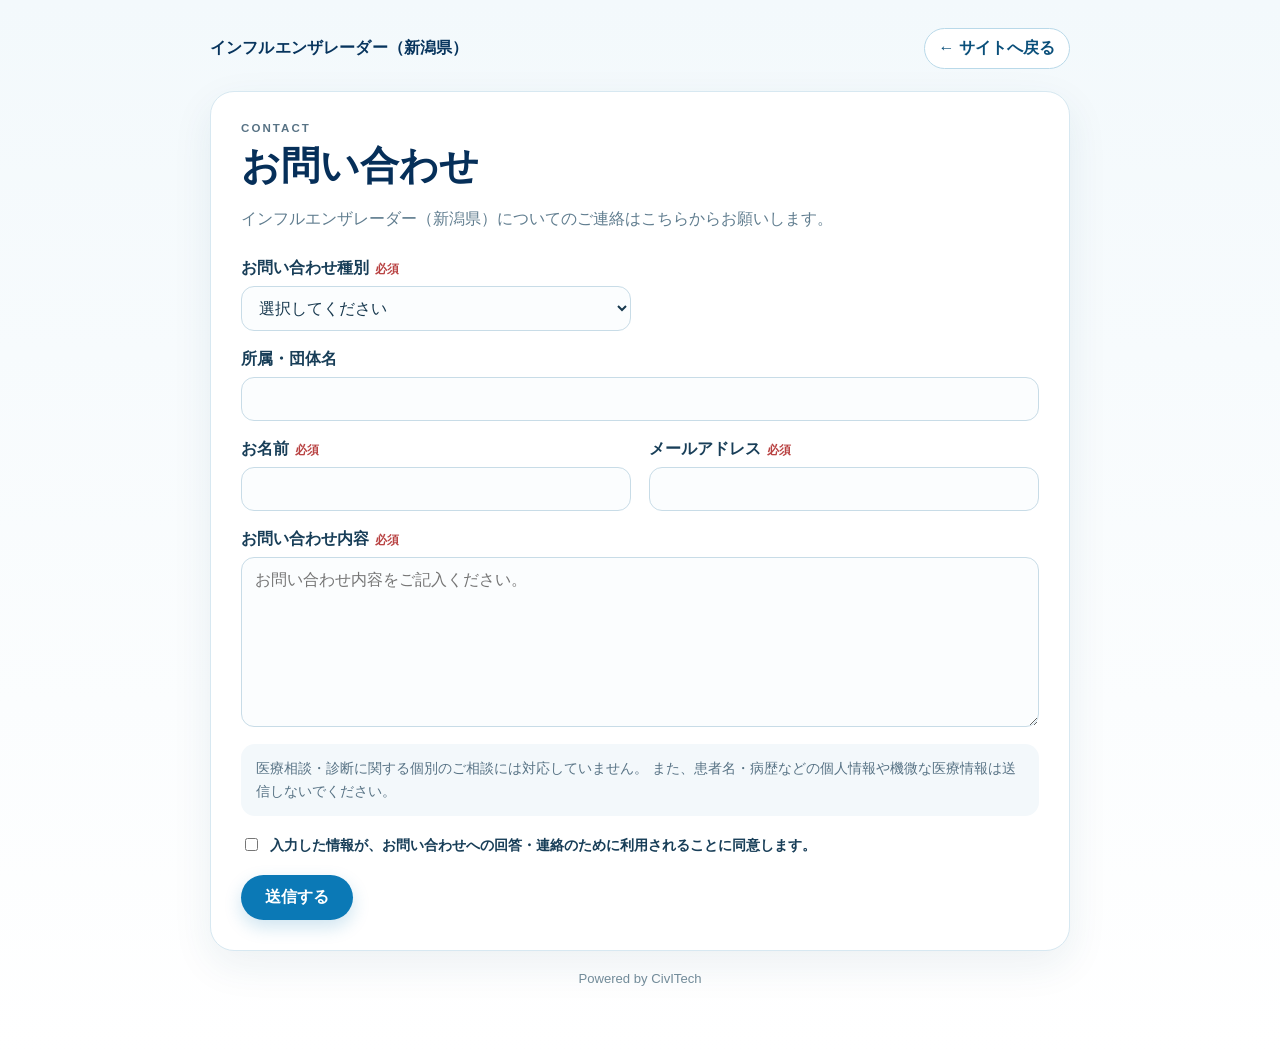
==== contact.html @ 46f4a705 "Add files via upload" ====
<!doctype html>
<html lang="ja">
<head>
  <meta charset="utf-8">
  <meta name="viewport" content="width=device-width, initial-scale=1">
  <title>お問い合わせ | インフルエンザレーダー（新潟県）</title>
  <meta name="description" content="インフルエンザレーダー（新潟県）へのお問い合わせ、取材、データ・画面利用、講演等のご連絡はこちら。">
  <link rel="stylesheet" href="./contact.css?v=54">
  <script defer src="./analytics.js?v=54"></script>
</head>
<body class="contact-page">
  <main class="contact-shell">
    <div class="contact-topbar">
      <a class="contact-brand" href="./">インフルエンザレーダー（新潟県）</a>
      <a class="contact-back" href="./">← サイトへ戻る</a>
    </div>

    <section class="contact-card">
      <p class="contact-kicker">CONTACT</p>
      <h1>お問い合わせ</h1>
      <p class="contact-lead">
        インフルエンザレーダー（新潟県）についてのご連絡はこちらからお願いします。
      </p>

      <form name="influenza-radar-contact"
            method="POST"
            action="/thanks.html"
            data-netlify="true"
            data-netlify-honeypot="bot-field">

        <input type="hidden" name="form-name" value="influenza-radar-contact">

        <p hidden>
          <label>この欄は入力しないでください <input name="bot-field"></label>
        </p>

        <div class="contact-grid">
          <div class="contact-field">
            <label for="category">お問い合わせ種別<span class="required">必須</span></label>
            <select id="category" name="category" required>
              <option value="">選択してください</option>
              <option value="site-feedback">サイトへのご意見・ご感想</option>
              <option value="media">取材・報道・メディア利用</option>
              <option value="data-use">データ・画面利用について</option>
              <option value="government">自治体・医療・介護関係者からの相談</option>
              <option value="lecture">講演・登壇・研修について</option>
              <option value="business">制作・業務相談</option>
              <option value="other">その他</option>
            </select>
          </div>

          <div class="contact-field full">
            <label for="organization">所属・団体名</label>
            <input id="organization" name="organization" type="text" autocomplete="organization">
          </div>

          <div class="contact-field">
            <label for="name">お名前<span class="required">必須</span></label>
            <input id="name" name="name" type="text" autocomplete="name" required>
          </div>

          <div class="contact-field">
            <label for="email">メールアドレス<span class="required">必須</span></label>
            <input id="email" name="email" type="email" autocomplete="email" required>
          </div>

          <div class="contact-field full">
            <label for="message">お問い合わせ内容<span class="required">必須</span></label>
            <textarea id="message" name="message" required
              placeholder="お問い合わせ内容をご記入ください。"></textarea>
          </div>
        </div>

        <p class="contact-note">
          医療相談・診断に関する個別のご相談には対応していません。
          また、患者名・病歴などの個人情報や機微な医療情報は送信しないでください。
        </p>

        <label class="contact-consent">
          <input type="checkbox" name="privacy_agree" value="yes" required>
          <span>入力した情報が、お問い合わせへの回答・連絡のために利用されることに同意します。</span>
        </label>

        <button class="contact-submit" type="submit">送信する</button>
      </form>
    </section>

    <p class="contact-footer">Powered by CivITech</p>
  </main>
</body>
</html>
---- contact.css ----
:root{
  --civ-blue:#0b79b6;
  --civ-blue-dark:#0a4f7a;
  --civ-line:#d7e8f1;
  --civ-bg:#f4f9fc;
  --civ-text:#12324a;
  --civ-muted:#607d8f;
}
.contact-page{
  margin:0;
  background:linear-gradient(180deg,#f3f9fc 0%,#ffffff 100%);
  color:var(--civ-text);
  font-family:-apple-system,BlinkMacSystemFont,"Segoe UI","Hiragino Kaku Gothic ProN","Yu Gothic",Meiryo,sans-serif;
}
.contact-shell{
  width:min(860px,calc(100% - 32px));
  margin:0 auto;
  padding:28px 0 56px;
}
.contact-topbar{
  display:flex;
  align-items:center;
  justify-content:space-between;
  gap:16px;
  margin-bottom:22px;
}
.contact-brand{
  text-decoration:none;
  color:#07345d;
  font-weight:900;
  letter-spacing:.01em;
}
.contact-back{
  text-decoration:none;
  color:var(--civ-blue-dark);
  font-weight:800;
  border:1px solid #b9d9e9;
  background:#fff;
  border-radius:999px;
  padding:9px 14px;
}
.contact-card{
  background:#fff;
  border:1px solid var(--civ-line);
  border-radius:24px;
  box-shadow:0 14px 40px rgba(20,76,108,.08);
  padding:30px;
}
.contact-kicker{
  margin:0 0 5px;
  color:#587385;
  font-size:.72rem;
  font-weight:900;
  letter-spacing:.18em;
}
.contact-card h1{
  margin:0;
  color:#062f59;
  font-size:clamp(1.8rem,4vw,2.45rem);
}
.contact-lead{
  margin:12px 0 24px;
  color:var(--civ-muted);
  line-height:1.8;
}
.contact-grid{
  display:grid;
  grid-template-columns:1fr 1fr;
  gap:18px;
}
.contact-field{
  display:flex;
  flex-direction:column;
  gap:7px;
}
.contact-field.full{
  grid-column:1/-1;
}
.contact-field label,
.contact-consent{
  font-weight:800;
  color:#183e58;
}
.contact-field .required{
  margin-left:6px;
  color:#b94343;
  font-size:.76rem;
}
.contact-field input,
.contact-field select,
.contact-field textarea{
  width:100%;
  box-sizing:border-box;
  border:1px solid #c8dce7;
  border-radius:13px;
  background:#fbfdfe;
  color:#17384e;
  font:inherit;
  padding:12px 13px;
  outline:none;
}
.contact-field textarea{
  min-height:170px;
  resize:vertical;
}
.contact-field input:focus,
.contact-field select:focus,
.contact-field textarea:focus{
  border-color:#4ba9d6;
  box-shadow:0 0 0 3px rgba(75,169,214,.13);
}
.contact-note{
  margin:17px 0 0;
  padding:13px 15px;
  border-radius:14px;
  background:#f3f8fb;
  color:#587385;
  font-size:.88rem;
  line-height:1.65;
}
.contact-consent{
  display:flex;
  align-items:flex-start;
  gap:9px;
  margin:18px 0;
  font-size:.9rem;
  line-height:1.6;
}
.contact-consent input{
  margin-top:4px;
}
.contact-submit{
  appearance:none;
  border:0;
  border-radius:999px;
  background:var(--civ-blue);
  color:#fff;
  font:inherit;
  font-weight:900;
  padding:12px 24px;
  cursor:pointer;
  box-shadow:0 7px 18px rgba(11,121,182,.2);
}
.contact-submit:hover{background:#086da4}
.contact-footer{
  margin-top:20px;
  text-align:center;
  color:#728b99;
  font-size:.82rem;
}
.thanks-card{
  text-align:center;
  padding:52px 30px;
}
.thanks-card p{
  color:#607d8f;
  line-height:1.8;
}
.footer-contact-link{
  color:#0b6f9f;
  font-weight:800;
  text-decoration:none;
}
.footer-contact-link:hover{text-decoration:underline}

@media(max-width:680px){
  .contact-shell{width:min(100% - 22px,860px);padding-top:16px}
  .contact-topbar{align-items:flex-start}
  .contact-card{padding:22px 17px;border-radius:20px}
  .contact-grid{grid-template-columns:1fr}
  .contact-field.full{grid-column:auto}
}
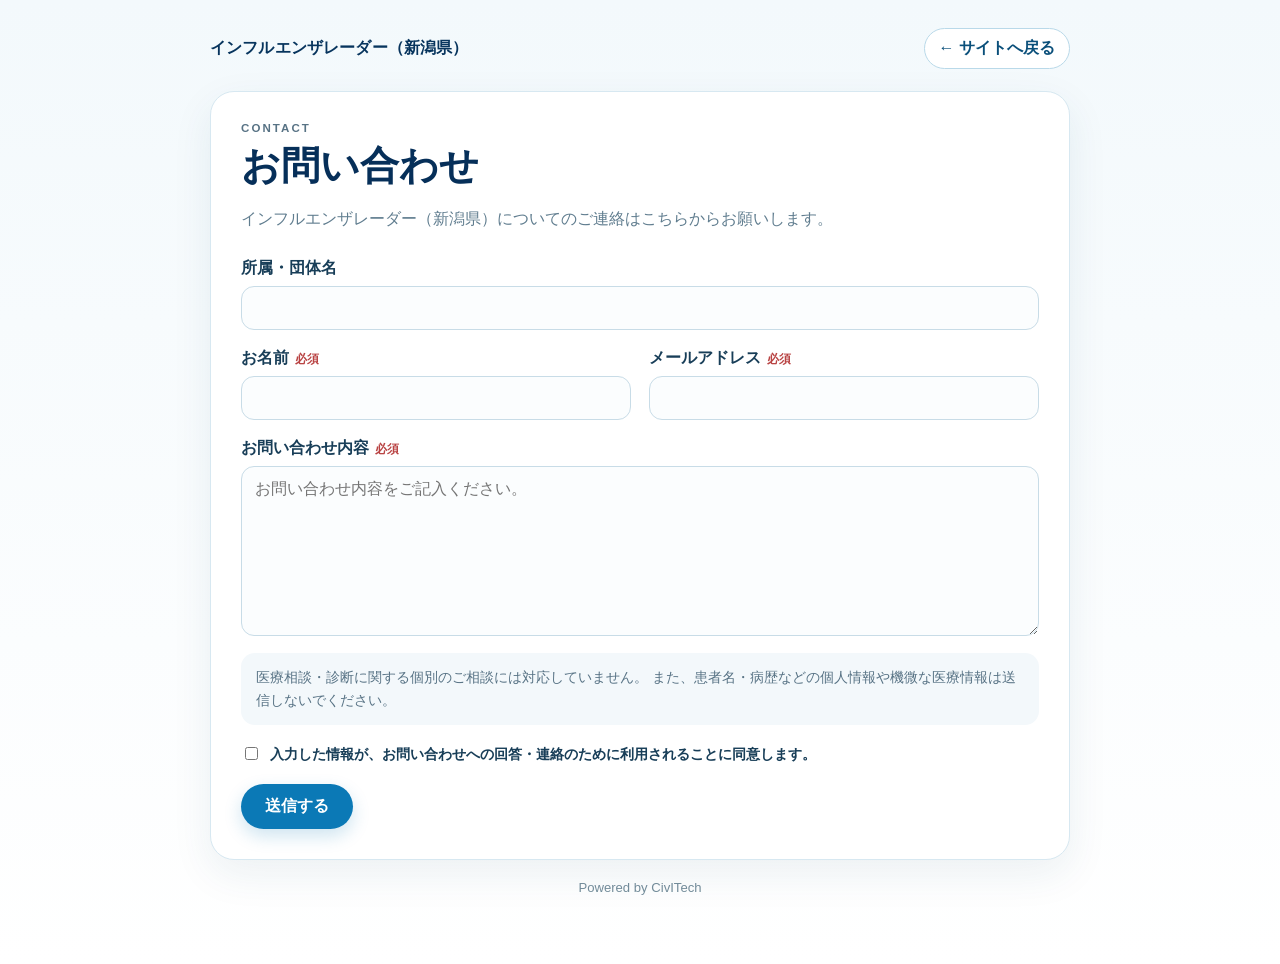
==== commit 79fee6b7: "Add files via upload" ====
--- a/contact.html
+++ b/contact.html
@@ -35,21 +35,7 @@
         </p>
 
         <div class="contact-grid">
-          <div class="contact-field">
-            <label for="category">お問い合わせ種別<span class="required">必須</span></label>
-            <select id="category" name="category" required>
-              <option value="">選択してください</option>
-              <option value="site-feedback">サイトへのご意見・ご感想</option>
-              <option value="media">取材・報道・メディア利用</option>
-              <option value="data-use">データ・画面利用について</option>
-              <option value="government">自治体・医療・介護関係者からの相談</option>
-              <option value="lecture">講演・登壇・研修について</option>
-              <option value="business">制作・業務相談</option>
-              <option value="other">その他</option>
-            </select>
-          </div>
-
-          <div class="contact-field full">
+<div class="contact-field full">
             <label for="organization">所属・団体名</label>
             <input id="organization" name="organization" type="text" autocomplete="organization">
           </div>
